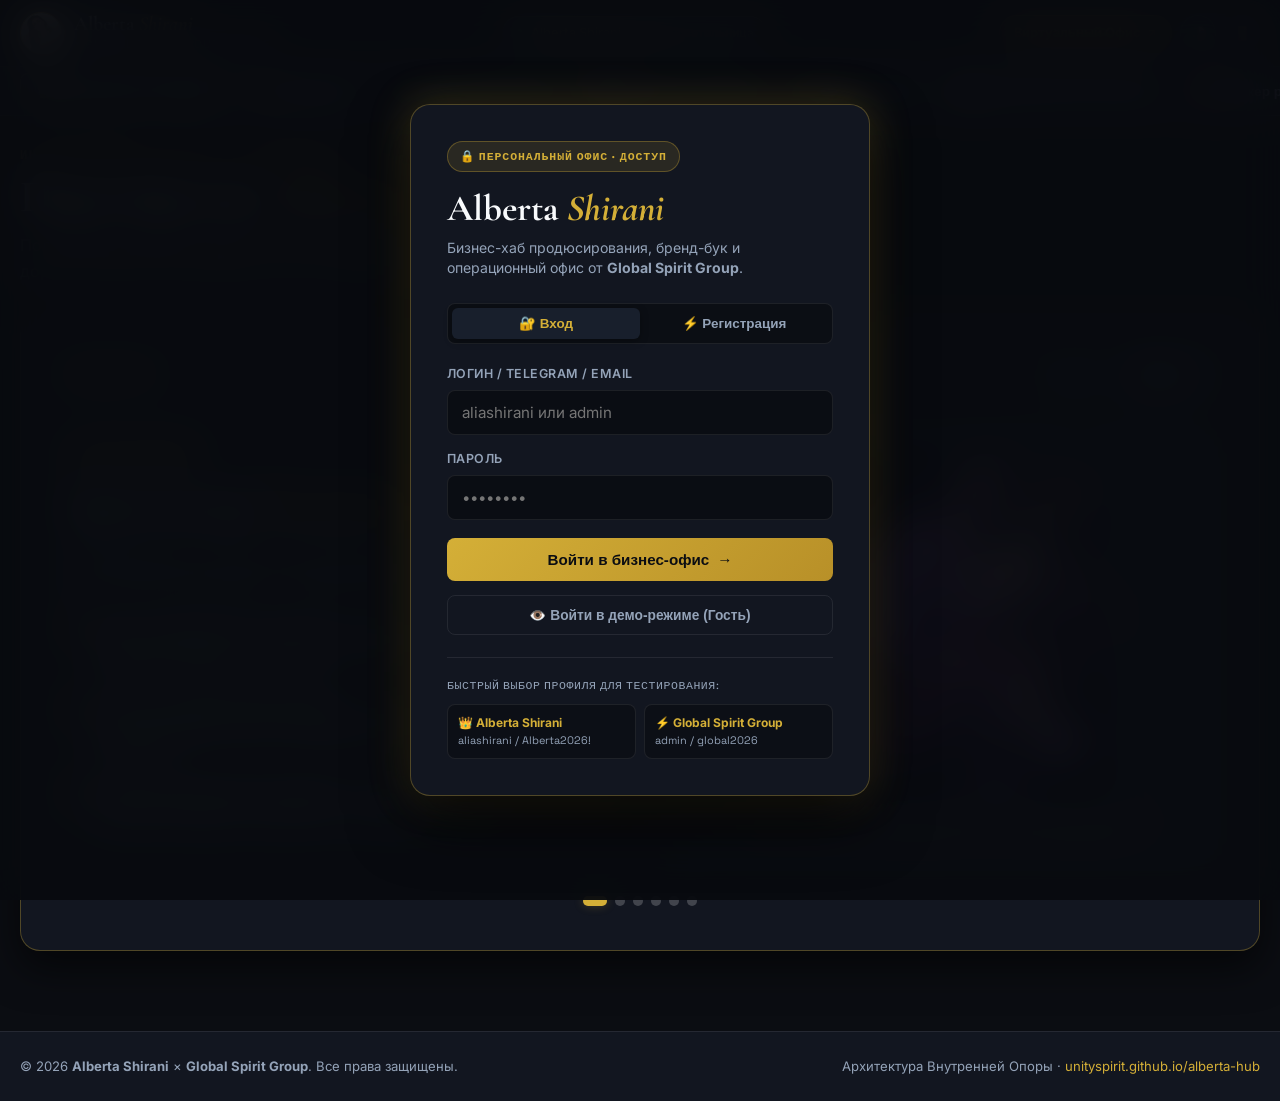
==== index.html @ 6d37d831 "feat: initial release of Alberta Shirani personal business hub and brand book" ====
<!DOCTYPE html>
<html lang="ru">
<head>
  <meta charset="UTF-8">
  <meta name="viewport" content="width=device-width, initial-scale=1.0, maximum-scale=5.0, viewport-fit=cover">
  <meta name="theme-color" content="#0B0D12">
  <title>Alberta Shirani × Global Spirit Group | Персональный Бизнес-Хаб & Бренд-Бук</title>
  <meta name="description" content="Официальный персональный бизнес-офис и бренд-бук Alberta Shirani: Архитектура Внутренней Опоры, Kinfolk & Solid Aesthetic, воронки продаж, канбан задач и продюсирование от Global Spirit Group.">

  <!-- GOOGLE FONTS (Cormorant Garamond + Inter + Space Grotesk) -->
  <link rel="preconnect" href="https://fonts.googleapis.com">
  <link rel="preconnect" href="https://fonts.gstatic.com" crossorigin>
  <link href="https://fonts.googleapis.com/css2?family=Cormorant+Garamond:ital,wght@0,400;0,600;0,700;1,400;1,600;1,700&family=Inter:wght@300;400;500;600;700;800&family=Space+Grotesk:wght@400;600;700&display=swap" rel="stylesheet">

  <link rel="icon" type="image/svg+xml" href="images/favicon.svg">
  <link rel="stylesheet" href="styles.css">
</head>
<body>

  <!-- =========================================================================
       1. AUTH GATE OVERLAY (АВТОРИЗАЦИЯ ОФИСА)
       ========================================================================= -->
  <div id="authGateOverlay" class="auth-gate-overlay">
    <div class="auth-gate-card">
      <div class="auth-brand-badge">
        <span>🔒 ПЕРСОНАЛЬНЫЙ ОФИС · ДОСТУП</span>
      </div>

      <h2 class="auth-title">
        Alberta <span>Shirani</span>
      </h2>
      <p class="auth-subtitle">
        Бизнес-хаб продюсирования, бренд-бук и операционный офис от <b>Global Spirit Group</b>.
      </p>

      <div class="auth-tabs">
        <button class="auth-tab-btn active" id="authTabBtnLogin" onclick="HUB.switchAuthGateTab('login')">🔐 Вход</button>
        <button class="auth-tab-btn" id="authTabBtnReg" onclick="HUB.switchAuthGateTab('reg')">⚡ Регистрация</button>
      </div>

      <div id="authAlert" class="auth-alert"></div>

      <!-- ВХОД -->
      <form id="authPanelLogin" class="auth-form" onsubmit="HUB.submitLogin(event)">
        <div class="auth-input-group">
          <label class="auth-label">Логин / Telegram / Email</label>
          <input type="text" id="authLoginInput" class="auth-input" placeholder="aliashirani или admin" autocomplete="username">
        </div>

        <div class="auth-input-group">
          <label class="auth-label">Пароль</label>
          <input type="password" id="authPassInput" class="auth-input" placeholder="••••••••" autocomplete="current-password">
        </div>

        <button type="submit" class="auth-btn-primary">
          <span>Войти в бизнес-офис</span>
          <span>→</span>
        </button>

        <button type="button" class="auth-btn-guest" onclick="HUB.loginAsGuest()">
          <span>👁️ Войти в демо-режиме (Гость)</span>
        </button>
      </form>

      <!-- БЫСТРАЯ РЕГИСТРАЦИЯ -->
      <form id="authPanelReg" class="auth-form" style="display: none;" onsubmit="HUB.submitRegister(event)">
        <div class="auth-input-group">
          <label class="auth-label">Ваше имя</label>
          <input type="text" id="regNameInput" class="auth-input" placeholder="Alberta Shirani">
        </div>

        <div class="auth-input-group">
          <label class="auth-label">Желаемый логин</label>
          <input type="text" id="regLoginInput" class="auth-input" placeholder="aliashirani">
        </div>

        <div class="auth-input-group">
          <label class="auth-label">Придумайте пароль</label>
          <input type="password" id="regPassInput" class="auth-input" placeholder="••••••••">
        </div>

        <button type="submit" class="auth-btn-primary">
          <span>Создать профиль</span>
          <span>✓</span>
        </button>
      </form>

      <!-- БЫСТРЫЕ ПОДСКАЗКИ ДЛЯ ВХОДА В 1 КЛИК -->
      <div class="auth-presets">
        <div class="auth-presets-title">Быстрый выбор профиля для тестирования:</div>
        <div class="auth-preset-chips">
          <div class="auth-chip" onclick="HUB.fillPreset('aliashirani', 'Alberta2026!')">
            <span class="auth-chip-role">👑 Alberta Shirani</span>
            <span class="auth-chip-creds">aliashirani / Alberta2026!</span>
          </div>
          <div class="auth-chip" onclick="HUB.fillPreset('admin', 'global2026')">
            <span class="auth-chip-role">⚡ Global Spirit Group</span>
            <span class="auth-chip-creds">admin / global2026</span>
          </div>
        </div>
      </div>
    </div>
  </div>

  <!-- =========================================================================
       2. HUB HEADER & BRANDING
       ========================================================================= -->
  <header class="hub-header">
    <div class="header-inner">
      <a href="#partnership" class="header-brand" onclick="HUB.switchTab('partnership')">
        <img src="images/alberta-avatar.jpg" alt="Alberta Shirani" class="brand-avatar" onerror="this.src='images/logo.png'">
        <div class="brand-names">
          <div class="brand-title">Alberta <span>Shirani</span></div>
          <div class="brand-collab">× Global Spirit Group · Office</div>
        </div>
      </a>

      <div class="header-user-status">
        <div class="user-badge">
          <div class="user-badge-dot"></div>
          <span id="headerUserName">Alberta Shirani</span>
          <span style="opacity: 0.6; font-size: 0.75rem;" id="headerUserRole">· 👑 Основательница</span>
        </div>
      </div>

      <div class="header-actions">
        <a href="https://unityspirit.github.io/remote-agents-control/" target="_blank" class="btn-office-link" title="Открыть Виртуальный Офис Global Spirit Group">
          <span>Виртуальный Офис</span>
          <span>↗</span>
        </a>
        <button class="btn-icon" onclick="HUB.toggleTheme()" title="Переключить тему">🌓</button>
        <button class="btn-icon" onclick="HUB.logout()" title="Выйти из хаба">🚪</button>
      </div>
    </div>
  </header>

  <!-- =========================================================================
       3. SUB-NAV TABS BAR
       ========================================================================= -->
  <nav class="hub-nav-bar">
    <div class="nav-tabs-container">
      <button class="nav-tab-btn active" id="nav-btn-partnership" onclick="HUB.switchTab('partnership')">
        <span>👑</span> <span>Партнёрство & Оффер</span>
      </button>
      <button class="nav-tab-btn" id="nav-btn-brandbook" onclick="HUB.switchTab('brandbook')">
        <span>🎨</span> <span>Бренд-Бук</span>
      </button>
      <button class="nav-tab-btn" id="nav-btn-strategy" onclick="HUB.switchTab('strategy')">
        <span>🚀</span> <span>План & Роадмап 12М</span>
      </button>
      <button class="nav-tab-btn" id="nav-btn-funnels" onclick="HUB.switchTab('funnels')">
        <span>📊</span> <span>Продукты & Воронки</span>
      </button>
      <button class="nav-tab-btn" id="nav-btn-kanban" onclick="HUB.switchTab('kanban')">
        <span>📋</span> <span>Канбан задач</span>
      </button>
      <button class="nav-tab-btn" id="nav-btn-notes" onclick="HUB.switchTab('notes')">
        <span>📝</span> <span>Сценарии VEO & Блокнот</span>
      </button>
      <button class="nav-tab-btn" id="nav-btn-releases" onclick="HUB.switchTab('releases')">
        <span>🎯</span> <span>Трекер релизов</span>
      </button>
      <button class="nav-tab-btn" id="nav-btn-assets" onclick="HUB.switchTab('assets')">
        <span>📁</span> <span>Ассеты & Ссылки</span>
      </button>
    </div>
  </nav>

  <!-- =========================================================================
       4. MAIN CONTAINER & PANELS
       ========================================================================= -->
  <main class="hub-main">

    <!-- ─────────────────────────────────────────────────────────────────
         TAB 1: ПАРТНЁРСТВО & ОФФЕР (PITCH DECK)
         ───────────────────────────────────────────────────────────────── -->
    <section id="tab-partnership" class="tab-panel active">
      <div class="panel-header">
        <div class="panel-kicker">Интерактивный Pitch Deck · Сотрудничество</div>
        <h1 class="panel-title">Партнёрство <span>Alberta Shirani × Global Spirit</span></h1>
        <p class="panel-desc">
          Полная презентация совместной стратегии, разделения зон ответственности, бизнес-модели и дорожной карты монетизации личного бренда эксперта.
        </p>
      </div>

      <div class="deck-wrapper">
        <div class="deck-nav-header">
          <div class="deck-counter" id="deckSlideCounter">Слайд 01 / 06</div>
          <div class="deck-controls">
            <button class="deck-btn" id="deckBtnPrev" onclick="HUB.prevSlide()" disabled>← Назад</button>
            <button class="deck-btn" id="deckBtnNext" onclick="HUB.nextSlide()">Далее →</button>
          </div>
        </div>

        <!-- SLIDE 1 -->
        <div class="deck-slide active" data-slide="0">
          <div class="slide-grid-2">
            <div>
              <span class="slide-badge">Слайд 1 · Концепция</span>
              <h2 class="slide-h2">Архитектор <span>Внутренней Опоры</span></h2>
              <p class="slide-lead">
                Трансформация психологической практики в элитарную премиальную экосистему для фаундеров, предпринимателей и сильных женщин.
              </p>
              <ul class="slide-points">
                <li class="slide-point">
                  <span class="slide-point-icon">◆</span>
                  <span><b>Отказ от банальных чек-листов:</b> Никаких заезженных тем вроде «5 признаков абьюза» и токсичного позитива. Только глубокая работа с несущей конструкцией личности.</span>
                </li>
                <li class="slide-point">
                  <span class="slide-point-icon">◆</span>
                  <span><b>Эстетика Kinfolk & Solid Aesthetic:</b> Спокойная уверенность, кинематографичный свет, благородные оттенки без кричащих заголовков.</span>
                </li>
                <li class="slide-point">
                  <span class="slide-point-icon">◆</span>
                  <span><b>Автоматизированный конвейер:</b> Превращение разовых консультаций в стабильную модель с высоким LTV и клубом по подписке.</span>
                </li>
              </ul>
            </div>
            <div class="slide-card-visual" style="text-align: center;">
              <img src="images/mind_concept.png" alt="Архитектура Опоры" style="width: 100%; max-height: 340px; object-fit: contain; border-radius: var(--radius-sm);" onerror="this.src='images/hero_bg.png'">
              <div style="margin-top: 14px; font-size: 0.82rem; color: var(--gold); font-family: var(--font-mono);">Ментальная опора как фундамент бизнес-масштабирования</div>
            </div>
          </div>
        </div>

        <!-- SLIDE 2 -->
        <div class="deck-slide" data-slide="1">
          <div class="slide-grid-2">
            <div>
              <span class="slide-badge">Слайд 2 · Почему мы делаем под ключ</span>
              <h2 class="slide-h2">Партнёрство <span>на Результате (RevShare)</span></h2>
              <p class="slide-lead">
                Global Spirit Group полностью закрывает разработку, генерацию кинематографичного видео, автоворонку и маркетинг без предоплаты.
              </p>
              <ul class="slide-points">
                <li class="slide-point">
                  <span class="slide-point-icon">✓</span>
                  <span><b>Рекламный кейс мирового уровня:</b> Мы упаковываем проект Alberta Shirani как флагманский бенчмарк премиального веб-дизайна и кинематографичных воронок.</span>
                </li>
                <li class="slide-point">
                  <span class="slide-point-icon">✓</span>
                  <span><b>Разделение прибыли:</b> Вы получаете готовую IT-инфраструктуру и львиную долю выручки (60%), команда получает свой процент от масштабирования.</span>
                </li>
                <li class="slide-point">
                  <span class="slide-point-icon">✓</span>
                  <span><b>Ноль головной боли с техникой:</b> Никаких наймов фрилансеров, срывов дедлайнов и сломанных интеграций — всё работает в едином контуре Офиса.</span>
                </li>
              </ul>
            </div>
            <div class="slide-card-visual">
              <div class="card-kicker">Финансовая модель синергии</div>
              <div style="font-family: var(--font-serif); font-size: 1.8rem; color: var(--white); margin: 10px 0;">60% Эксперт · 40% Продюсирование</div>
              <p class="card-text">
                Мы берем на себя серверы, домены, нейросети VEO 3.1, код, верстку, копирайтинг и воронки в Telegram. Альберта концентрируется исключительно на экспертизе и контакте с аудиторией.
              </p>
            </div>
          </div>
        </div>

        <!-- SLIDE 3 -->
        <div class="deck-slide" data-slide="2">
          <span class="slide-badge">Слайд 3 · Роли и Границы</span>
          <h2 class="slide-h2">Матрица <span>Разделения Ответственности</span></h2>
          <div style="display: grid; grid-template-columns: 1fr 1fr; gap: 20px; margin-top: 20px;">
            <div style="background: var(--bg-card); border: 1px solid var(--border); border-radius: var(--radius); padding: 20px;">
              <div style="color: var(--gold); font-weight: 700; margin-bottom: 12px; font-size: 1.05rem;">👑 Зона ответственности Альберты:</div>
              <ul style="list-style: none; display: flex; flex-direction: column; gap: 8px; font-size: 0.88rem; color: #CBD5E1;">
                <li>• Финальное утверждение смыслов, тем и авторской подачи</li>
                <li>• Запись голосовых аудио-уроков для трипваера (5 аудио по 10 мин)</li>
                <li>• Проведение эфиров для участников закрытого клуба 1 раз в неделю</li>
                <li>• Личные 20-минутные диагностики для премиальных клиентов</li>
                <li>• Экспертный надзор за стилем и этикой взаимодействия</li>
              </ul>
            </div>
            <div style="background: var(--bg-card); border: 1px solid var(--border-card); border-radius: var(--radius); padding: 20px;">
              <div style="color: #38BDF8; font-weight: 700; margin-bottom: 12px; font-size: 1.05rem;">⚡ Зона ответственности Global Spirit:</div>
              <ul style="list-style: none; display: flex; flex-direction: column; gap: 8px; font-size: 0.88rem; color: #CBD5E1;">
                <li>• Разработка и поддержка сайта alberta-club-site и трипваера</li>
                <li>• Генерация B-roll видео в Google VEO 3.1 по фреймворку C.A.S.T.</li>
                <li>• Настройка Telegram-бота для квиза и лид-магнита</li>
                <li>• Интеграция платёжных шлюзов (Prodamus / ЮKassa / СБП)</li>
                <li>• Ведение канбан-доски и технический консьерж 24/7</li>
              </ul>
            </div>
          </div>
        </div>

        <!-- SLIDE 4 -->
        <div class="deck-slide" data-slide="3">
          <span class="slide-badge">Слайд 4 · Воронка</span>
          <h2 class="slide-h2">4 Уровня <span>Продуктовой Монетизации</span></h2>
          <div style="display: grid; grid-template-columns: repeat(auto-fit, minmax(220px, 1fr)); gap: 16px; margin-top: 20px;">
            <div class="bento-card">
              <div class="card-kicker">Уровень 1 · 0 ₽</div>
              <div class="card-title">Лид-Магнит</div>
              <div class="card-text">Квиз-тест «Аудит утечек внутренней опоры» в Telegram + чек-лист токсичных активов.</div>
            </div>
            <div class="bento-card" style="border-color: var(--gold);">
              <div class="card-kicker">Уровень 2 · 490 ₽</div>
              <div class="card-title">Точка сборки</div>
              <div class="card-text">5-дневный аудио-интенсив по 10 минут с моментальной автоматической выдачей.</div>
            </div>
            <div class="bento-card">
              <div class="card-kicker">Уровень 3 · $50/мес</div>
              <div class="card-title">Закрытый Клуб</div>
              <div class="card-text">Ежемесячная подписка (4 900 ₽): закрытое комьюнити, еженедельные разборы и эфиры.</div>
            </div>
            <div class="bento-card">
              <div class="card-kicker">Уровень 4 · 50k–150k ₽</div>
              <div class="card-title">VIP-Архитектура</div>
              <div class="card-text">Личное наставничество Альберты для собственников бизнеса и лидеров.</div>
            </div>
          </div>
        </div>

        <!-- SLIDE 5 -->
        <div class="deck-slide" data-slide="4">
          <span class="slide-badge">Слайд 5 · Технологии</span>
          <h2 class="slide-h2">Кинематографичный <span>AI-Стек Экосистемы</span></h2>
          <div class="bento-grid" style="margin-top: 20px;">
            <div class="bento-card col-4">
              <div class="card-kicker">Visual Engine</div>
              <div class="card-title">Google VEO 3.1</div>
              <div class="card-text">Пакет кинематографичных промптов по фреймворку C.A.S.T. (Camera, Action, Subject, Tone) для гипер-реалистичного вирального контента.</div>
            </div>
            <div class="bento-card col-4">
              <div class="card-kicker">Frontend Tech</div>
              <div class="card-title">Canvas 2D / 900 WebP</div>
              <div class="card-text">Плавный скролл с нарезкой кадров студийного качества, моментальная загрузка без тормозов даже на медленном мобильном интернете.</div>
            </div>
            <div class="bento-card col-4">
              <div class="card-kicker">Conversion Agents</div>
              <div class="card-title">RuFlow ИИ-Агенты</div>
              <div class="card-text">Автоматический консьерж ClubConcierge, квалификатор входящего трафика InstagramDM_Agent и агент удержания LTV Retention_Agent.</div>
            </div>
          </div>
        </div>

        <!-- SLIDE 6 -->
        <div class="deck-slide" data-slide="5">
          <span class="slide-badge">Слайд 6 · Дорожная Карта</span>
          <h2 class="slide-h2">План Первого Спринта <span>(30 Дней)</span></h2>
          <p class="slide-lead">Четкая последовательность действий для запуска потока оплат и резидентов:</p>
          <div style="display: flex; flex-direction: column; gap: 12px; margin-top: 16px;">
            <div style="display: flex; gap: 14px; align-items: center; background: var(--bg-card); padding: 14px 18px; border-radius: var(--radius-sm); border: 1px solid var(--border-card);">
              <span style="font-family: var(--font-mono); font-size: 1.1rem; color: var(--gold); font-weight: 700;">НЕДЕЛЯ 1</span>
              <span style="font-size: 0.92rem; color: #E2E8F0;">Финальная сборка трипваера 490 ₽, подключение Prodamus/ЮKassa, настройка Telegram-бота.</span>
            </div>
            <div style="display: flex; gap: 14px; align-items: center; background: var(--bg-card); padding: 14px 18px; border-radius: var(--radius-sm); border: 1px solid var(--border-card);">
              <span style="font-family: var(--font-mono); font-size: 1.1rem; color: var(--gold); font-weight: 700;">НЕДЕЛЯ 2</span>
              <span style="font-size: 0.92rem; color: #E2E8F0;">Публикация первой серии из 7 Reels по промптам VEO 3.1 с кодовыми словами в директ и бот.</span>
            </div>
            <div style="display: flex; gap: 14px; align-items: center; background: var(--bg-card); padding: 14px 18px; border-radius: var(--radius-sm); border: 1px solid var(--border-card);">
              <span style="font-family: var(--font-mono); font-size: 1.1rem; color: var(--gold); font-weight: 700;">НЕДЕЛЯ 3</span>
              <span style="font-size: 0.92rem; color: #E2E8F0;">Первые 100 продаж трипваера 490 ₽ + проведение 10 экспресс-диагностик с закрытием на 50k.</span>
            </div>
            <div style="display: flex; gap: 14px; align-items: center; background: var(--bg-card); padding: 14px 18px; border-radius: var(--radius-sm); border: 1px solid var(--border-card);">
              <span style="font-family: var(--font-mono); font-size: 1.1rem; color: var(--gold); font-weight: 700;">НЕДЕЛЯ 4</span>
              <span style="font-size: 0.92rem; color: #E2E8F0;">Открытие раннего списка ожидания Клуба «Искусство Выбирать Себя» ($50/мес).</span>
            </div>
          </div>
        </div>

        <div class="slide-dots">
          <div class="slide-dot active" onclick="HUB.goToSlide(0)"></div>
          <div class="slide-dot" onclick="HUB.goToSlide(1)"></div>
          <div class="slide-dot" onclick="HUB.goToSlide(2)"></div>
          <div class="slide-dot" onclick="HUB.goToSlide(3)"></div>
          <div class="slide-dot" onclick="HUB.goToSlide(4)"></div>
          <div class="slide-dot" onclick="HUB.goToSlide(5)"></div>
        </div>
      </div>
    </section>

    <!-- ─────────────────────────────────────────────────────────────────
         TAB 2: ОФИЦИАЛЬНЫЙ БРЕНД-БУК
         ───────────────────────────────────────────────────────────────── -->
    <section id="tab-brandbook" class="tab-panel">
      <div class="panel-header">
        <div class="panel-kicker">Стандарты Айдентики · Kinfolk & Solid Aesthetic</div>
        <h1 class="panel-title">Официальный <span>Бренд-Бук Alberta Shirani</span></h1>
        <p class="panel-desc">
          Миссия, ценности, цветовой код, типографика, правила Tone of Voice и видеостандарты персонального бренда.
        </p>
      </div>

      <!-- Bento Cards: Philosophy & Archetypes -->
      <div class="bento-grid">
        <div class="bento-card col-8">
          <div class="card-kicker">Миссия & Позиционирование</div>
          <div class="card-title">Архитектор Внутренней Опоры. Искусство Выбирать Себя.</div>
          <p class="card-text">
            Мы рассматриваем психику лидера как несущую конструкцию его бизнеса и жизни. Если внутренний каркас нестабилен, проект рушится под весом масштабирования. Наша задача — демонтировать ментальный хаос, убрать паразитарное эмоциональное обслуживание и выстроить непоколебимый монолит.
          </p>
        </div>
        <div class="bento-card col-4">
          <div class="card-kicker">Архетипы Бренда</div>
          <div class="card-title">Эстет + Мудрец / Архитектор</div>
          <p class="card-text">
            Слияние утонченной тихой роскоши (Quiet Luxury) с глубокой практической мудростью, научным подходом и структурным мышлением.
          </p>
        </div>
      </div>

      <!-- Color Palette with Copyable Hex -->
      <div style="margin: 32px 0;">
        <h3 style="font-family: var(--font-serif); font-size: 1.6rem; color: var(--white); margin-bottom: 6px;">
          Фирменная Цветовая Палитра <span>(Нажмите на карточку, чтобы скопировать HEX)</span>
        </h3>
        <p style="font-size: 0.88rem; color: var(--text-dim); margin-bottom: 16px;">
          Приглушенные натуральные оттенки, создающие атмосферу доверия, приватности и премиальности.
        </p>

        <div class="palette-grid">
          <div class="swatch-card" onclick="HUB.copyColor('#0B0D12')">
            <div class="swatch-color" style="background: #0B0D12; border-bottom: 1px solid rgba(255,255,255,0.1);"></div>
            <div class="swatch-info">
              <div class="swatch-name">Obsidian Carbon</div>
              <div class="swatch-hex"><span>#0B0D12</span> <span class="swatch-copy-hint">копировать</span></div>
            </div>
          </div>

          <div class="swatch-card" onclick="HUB.copyColor('#D4AF37')">
            <div class="swatch-color" style="background: #D4AF37;"></div>
            <div class="swatch-info">
              <div class="swatch-name">Champagne Gold</div>
              <div class="swatch-hex"><span>#D4AF37</span> <span class="swatch-copy-hint">копировать</span></div>
            </div>
          </div>

          <div class="swatch-card" onclick="HUB.copyColor('#F5F2EB')">
            <div class="swatch-color" style="background: #F5F2EB;"></div>
            <div class="swatch-info">
              <div class="swatch-name" style="color: #0B0D12;">Soft Alabaster</div>
              <div class="swatch-hex"><span>#F5F2EB</span> <span class="swatch-copy-hint">копировать</span></div>
            </div>
          </div>

          <div class="swatch-card" onclick="HUB.copyColor('#4E6047')">
            <div class="swatch-color" style="background: #4E6047;"></div>
            <div class="swatch-info">
              <div class="swatch-name">Muted Sage</div>
              <div class="swatch-hex"><span>#4E6047</span> <span class="swatch-copy-hint">копировать</span></div>
            </div>
          </div>

          <div class="swatch-card" onclick="HUB.copyColor('#1F1A17')">
            <div class="swatch-color" style="background: #1F1A17; border-bottom: 1px solid rgba(255,255,255,0.1);"></div>
            <div class="swatch-info">
              <div class="swatch-name">Dark Espresso Bronze</div>
              <div class="swatch-hex"><span>#1F1A17</span> <span class="swatch-copy-hint">копировать</span></div>
            </div>
          </div>
        </div>
      </div>

      <!-- Typography Standards -->
      <div class="bento-grid">
        <div class="bento-card col-6">
          <div class="card-kicker">Типографика Заголовков</div>
          <div class="card-title" style="font-family: var(--font-serif); font-size: 2rem;">Cormorant Garamond</div>
          <p class="card-text">
            Классический премиальный шрифт с засечками. Используется для всех основных заголовков (H1–H3), манифестов, цитат и акцентных фраз. Передает наследие, глубину и статус.
          </p>
        </div>
        <div class="bento-card col-6">
          <div class="card-kicker">Типографика Текста & Цифр</div>
          <div class="card-title" style="font-family: var(--font-sans); font-size: 1.6rem;">Inter & Space Grotesk</div>
          <p class="card-text">
            Идеальная читаемость на мобильных экранах любого разрешения. Чистые линии, высокая скорость сканирования взгляда, четкие бейджи и числовые индикаторы.
          </p>
        </div>
      </div>

      <!-- Tone of Voice (ToV) -->
      <div class="bento-card col-12" style="margin-top: 10px;">
        <div class="card-kicker">Голос Бренда · Tone of Voice</div>
        <div class="card-title">Взрослая Опора. Никакого Шейминга и Токсичного Позитива.</div>
        <div style="display: grid; grid-template-columns: repeat(auto-fit, minmax(260px, 1fr)); gap: 16px; margin-top: 14px;">
          <div style="background: var(--bg-card); padding: 14px; border-radius: var(--radius-sm); border-left: 3px solid var(--gold);">
            <div style="font-weight: 700; color: var(--gold); margin-bottom: 4px;">ЧТО МЫ ДЕЛАЕМ:</div>
            <div style="font-size: 0.85rem; color: #CBD5E1;">Говорим из взрослой позиции на равных. Разрешаем устать, злиться и сбросить маску идеальности. Опираемся на структуру.</div>
          </div>
          <div style="background: var(--bg-card); padding: 14px; border-radius: var(--radius-sm); border-left: 3px solid var(--red);">
            <div style="font-weight: 700; color: var(--red); margin-bottom: 4px;">ЧЕГО МЫ НЕ ДЕЛАЕМ:</div>
            <div style="font-size: 0.85rem; color: #CBD5E1;">Не используем дешевые инфобизнесовые клише («успешный успех», «дыхание маткой»). Не обвиняем человека в жертвенности.</div>
          </div>
          <div style="background: var(--bg-card); padding: 14px; border-radius: var(--radius-sm); border-left: 3px solid var(--green);">
            <div style="font-weight: 700; color: var(--green); margin-bottom: 4px;">КЛЮЧЕВЫЕ МЕТАФОРЫ:</div>
            <div style="font-size: 0.85rem; color: #CBD5E1;">«Энергетическая бухгалтерия», «Несущая конструкция», «Токсичные активы», «Право на темную сторону», «Точка сборки».</div>
          </div>
        </div>
      </div>
    </section>

    <!-- ─────────────────────────────────────────────────────────────────
         TAB 3: ПЛАН & РОАДМАП 12 МЕСЯЦЕВ + КАЛЬКУЛЯТОР ДОХОДА
         ───────────────────────────────────────────────────────────────── -->
    <section id="tab-strategy" class="tab-panel">
      <div class="panel-header">
        <div class="panel-kicker">Финансовая Модель & Стратегия Масштабирования</div>
        <h1 class="panel-title">План Развития <span>на 12 Месяцев</span></h1>
        <p class="panel-desc">
          Поэтапный рост от быстрого трипваера за 490 ₽ до закрытого Membership-клуба с рекуррентным доходом 1.5M+ ₽ в месяц.
        </p>
      </div>

      <!-- Stages Timeline -->
      <div style="display: grid; grid-template-columns: repeat(auto-fit, minmax(260px, 1fr)); gap: 16px; margin-bottom: 30px;">
        <div class="bento-card">
          <span class="slide-badge">Этап 1 · Месяц 1</span>
          <div class="card-title">Быстрый Старт & Трипваер</div>
          <p class="card-text">
            Запуск трипваера «Точка сборки» за 490 ₽ + серия виральных Reels. Сбор первых 200+ клиентов в базу, проверка конверсий платежей. Выручка: 150k–250k ₽.
          </p>
        </div>

        <div class="bento-card">
          <span class="slide-badge">Этап 2 · Месяцы 2–3</span>
          <div class="card-title">Мастер-Группа Архитектуры</div>
          <p class="card-text">
            Заполнение личного ведения и малой группы (50 000 ₽ / 10 человек). Глубокие кейсы, твердые отзывы и упаковка ядра клуба. Выручка: 400k–500k ₽/мес.
          </p>
        </div>

        <div class="bento-card" style="border-color: var(--gold);">
          <span class="slide-badge" style="background: var(--gold); color: #0B0D12;">Этап 3 · Месяцы 4–6</span>
          <div class="card-title">Запуск Закрытого Клуба</div>
          <p class="card-text">
            Официальное открытие Клуба «Искусство Выбирать Себя» по подписке $50 (4 900 ₽/мес). Набор 150–250 участниц. Стабильная рекуррентная прибыль: 700k–1.2M ₽/мес.
          </p>
        </div>

        <div class="bento-card">
          <span class="slide-badge">Этап 4 · Месяцы 7–12</span>
          <div class="card-title">Масштаб & AI-Консьерж</div>
          <p class="card-text">
            Подключение персонального цифрового ИИ-двойника Альберты для круглосуточных ответов резидентам клуба + корпоративный B2B консалтинг. Оборот: 2.5M+ ₽/мес.
          </p>
        </div>
      </div>

      <!-- Interactive Calculator -->
      <div class="calc-wrapper">
        <div class="calc-inputs">
          <h3 style="font-family: var(--font-serif); font-size: 1.6rem; color: var(--white); margin-bottom: 6px;">
            Интерактивный <span>Калькулятор Дохода</span>
          </h3>
          <p style="font-size: 0.85rem; color: var(--text-dim); margin-bottom: 14px;">
            Двигайте ползунки параметров, чтобы увидеть прогноз ежемесячной выручки и распределения прибыли:
          </p>

          <div class="calc-group">
            <div class="calc-label-row">
              <span class="calc-label">Охват Reels / Трафик в месяц:</span>
              <span class="calc-val" id="calcValReach">15 000 чел</span>
            </div>
            <input type="range" class="calc-range" id="calcRangeReach" min="3000" max="100000" step="1000" value="15000" oninput="HUB.updateCalculator()">
          </div>

          <div class="calc-group">
            <div class="calc-label-row">
              <span class="calc-label">Продажи трипваера (490 ₽):</span>
              <span class="calc-val" id="calcValTripwire">200 прод.</span>
            </div>
            <input type="range" class="calc-range" id="calcRangeTripwire" min="20" max="1500" step="10" value="200" oninput="HUB.updateCalculator()">
          </div>

          <div class="calc-group">
            <div class="calc-label-row">
              <span class="calc-label">Участницы закрытого клуба (4 900 ₽/мес):</span>
              <span class="calc-val" id="calcValClub">120 уч.</span>
            </div>
            <input type="range" class="calc-range" id="calcRangeClub" min="10" max="600" step="5" value="120" oninput="HUB.updateCalculator()">
          </div>

          <div class="calc-group">
            <div class="calc-label-row">
              <span class="calc-label">Клиенты личного VIP-ведения (50 000 ₽):</span>
              <span class="calc-val" id="calcValVip">6 чел</span>
            </div>
            <input type="range" class="calc-range" id="calcRangeVip" min="0" max="25" step="1" value="6" oninput="HUB.updateCalculator()">
          </div>
        </div>

        <div class="calc-results">
          <div class="calc-metric">
            <div class="calc-metric-label">Общая выручка в месяц:</div>
            <div class="calc-metric-val large" id="calcTotalRevenue">986 000 ₽</div>
          </div>

          <div class="calc-metric">
            <div class="calc-metric-label">Доля эксперта Альберты (60%):</div>
            <div class="calc-metric-val" id="calcExpertShare" style="color: #6EE7B7;">591 600 ₽</div>
          </div>

          <div class="calc-metric">
            <div class="calc-metric-label">Доля Global Spirit Group (40%):</div>
            <div class="calc-metric-val" id="calcPartnerShare" style="color: #38BDF8;">394 400 ₽</div>
          </div>

          <div class="calc-metric" style="border: none;">
            <div class="calc-metric-label">Прогноз совокупного LTV за 12 месяцев:</div>
            <div class="calc-metric-val" id="calcAnnualLtv" style="font-size: 1.4rem;">6 480 000 ₽</div>
          </div>
        </div>
      </div>
    </section>

    <!-- ─────────────────────────────────────────────────────────────────
         TAB 4: ПРОДУКТЫ & ВОРОНКИ
         ───────────────────────────────────────────────────────────────── -->
    <section id="tab-funnels" class="tab-panel">
      <div class="panel-header">
        <div class="panel-kicker">Архитектура Продаж · Customer Journey</div>
        <h1 class="panel-title">Продуктовая Матрица <span>& Воронки</span></h1>
        <p class="panel-desc">
          Бесшовный переход холодного зрителя соцсетей в платящего клиента и долгосрочного резидента закрытого клуба.
        </p>
      </div>

      <div class="bento-grid">
        <div class="bento-card col-3">
          <div class="card-kicker">Уровень 1 · 0 ₽</div>
          <div class="card-title">Лид-Магнит</div>
          <p class="card-text">
            Квиз в Telegram-боте: «Тест на скрытые утечки внутренней опоры» + авторский PDF-гайд «Энергетическая бухгалтерия лидера».
          </p>
          <div style="margin-top: 14px; font-size: 0.78rem; color: var(--gold); font-family: var(--font-mono);">Конверсия: 35–45%</div>
        </div>

        <div class="bento-card col-3" style="border-color: var(--gold);">
          <div class="card-kicker">Уровень 2 · 490 ₽</div>
          <div class="card-title">Точка сборки</div>
          <p class="card-text">
            5 дней аудио-интенсива по 10 минут. Ломает барьер первой покупки, формирует глубокое доверие к голосу и подаче Альберты.
          </p>
          <div style="margin-top: 14px; font-size: 0.78rem; color: var(--gold); font-family: var(--font-mono);">Окупаемость трафика в 0+</div>
        </div>

        <div class="bento-card col-3">
          <div class="card-kicker">Уровень 3 · $50/мес</div>
          <div class="card-title">Закрытый Клуб</div>
          <p class="card-text">
            Членство в закрытом клубе «Искусство Выбирать Себя» (4 900 ₽/мес). Регулярные эфиры, закрытый чат единомышленниц, разборы ситуаций.
          </p>
          <div style="margin-top: 14px; font-size: 0.78rem; color: var(--gold); font-family: var(--font-mono);">LTV: 6–9 месяцев</div>
        </div>

        <div class="bento-card col-3">
          <div class="card-kicker">Уровень 4 · 50k–150k ₽</div>
          <div class="card-title">VIP Архитектура</div>
          <p class="card-text">
            Персональное наставничество Альберты. Глубокий аудит окружения, демонтаж психологических барьеров и сопровождение фаундеров.
          </p>
          <div style="margin-top: 14px; font-size: 0.78rem; color: var(--gold); font-family: var(--font-mono);">High-Ticket маржинальность</div>
        </div>
      </div>
    </section>

    <!-- ─────────────────────────────────────────────────────────────────
         TAB 5: КАНБАН ЗАДАЧ
         ───────────────────────────────────────────────────────────────── -->
    <section id="tab-kanban" class="tab-panel">
      <div class="panel-header">
        <div class="panel-kicker">Операционное Управление · Задачи Офиса</div>
        <h1 class="panel-title">Канбан Задач <span>Alberta × Global Spirit</span></h1>
        <p class="panel-desc">
          Текущий статус задач проекта, синхронизированный с Виртуальным Офисом и карточками `_office/TASKS.md`.
        </p>
      </div>

      <div class="kanban-toolbar">
        <div class="kanban-filters">
          <button class="kanban-filter-btn active" onclick="HUB.filterKanban('all', this)">Все задачи</button>
          <button class="kanban-filter-btn" onclick="HUB.filterKanban('alberta', this)">👤 Альберта</button>
          <button class="kanban-filter-btn" onclick="HUB.filterKanban('gsg', this)">⚡ Global Spirit</button>
        </div>
        <button class="auth-btn-primary" style="width: auto; padding: 8px 18px; margin: 0; font-size: 0.85rem;" onclick="HUB.addNewTask()">
          <span>+ Новая задача</span>
        </button>
      </div>

      <div class="kanban-board">
        <!-- Col 1 -->
        <div class="kanban-col">
          <div class="kanban-col-header">
            <div class="kanban-col-title">
              <span>⏳ В очереди (To Do)</span>
              <span class="kanban-badge-count" id="countTodo">0</span>
            </div>
          </div>
          <div id="kanbanColTodo" style="display:flex; flex-direction:column; gap:10px;"></div>
        </div>

        <!-- Col 2 -->
        <div class="kanban-col">
          <div class="kanban-col-header">
            <div class="kanban-col-title">
              <span>🛠 В работе (In Progress)</span>
              <span class="kanban-badge-count" id="countProg">0</span>
            </div>
          </div>
          <div id="kanbanColProg" style="display:flex; flex-direction:column; gap:10px;"></div>
        </div>

        <!-- Col 3 -->
        <div class="kanban-col">
          <div class="kanban-col-header">
            <div class="kanban-col-title">
              <span>✅ Выполнено (Done)</span>
              <span class="kanban-badge-count" id="countDone">0</span>
            </div>
          </div>
          <div id="kanbanColDone" style="display:flex; flex-direction:column; gap:10px;"></div>
        </div>
      </div>
    </section>

    <!-- ─────────────────────────────────────────────────────────────────
         TAB 6: СЦЕНАРИИ VEO & БЛОКНОТ
         ───────────────────────────────────────────────────────────────── -->
    <section id="tab-notes" class="tab-panel">
      <div class="panel-header">
        <div class="panel-kicker">Контент-Фабрика · Google VEO 3.1 & Скрипты</div>
        <h1 class="panel-title">Сценарии Reels <span>& Промпты VEO 3.1</span></h1>
        <p class="panel-desc">
          Готовая база из 7 сценариев по фреймворку C.A.S.T. (Camera, Action, Subject, Tone) и чеклисты экспресс-диагностики.
        </p>
      </div>

      <div class="notes-grid" id="notesGrid"></div>
    </section>

    <!-- ─────────────────────────────────────────────────────────────────
         TAB 7: ТРЕКЕР РЕЛИЗОВ
         ───────────────────────────────────────────────────────────────── -->
    <section id="tab-releases" class="tab-panel">
      <div class="panel-header">
        <div class="panel-kicker">Контроль Готовности · Спринты</div>
        <h1 class="panel-title">Трекер Релизов <span>Экосистемы</span></h1>
        <p class="panel-desc">
          Динамический прогресс ключевых этапов разработки, настройки трафика и автоматизации воронки.
        </p>
      </div>

      <div id="releasesContainer"></div>
    </section>

    <!-- ─────────────────────────────────────────────────────────────────
         TAB 8: АССЕТЫ & ССЫЛКИ
         ───────────────────────────────────────────────────────────────── -->
    <section id="tab-assets" class="tab-panel">
      <div class="panel-header">
        <div class="panel-kicker">Единая Точка Входа · Ссылки & Исходники</div>
        <h1 class="panel-title">Каталог Ассетов <span>& Ресурсов</span></h1>
        <p class="panel-desc">
          Быстрый доступ ко всем компонентам проекта, репозиториям, сайтам, Telegram и файлам воронки.
        </p>
      </div>

      <div class="assets-grid" id="assetsGrid"></div>
    </section>

  </main>

  <!-- =========================================================================
       5. TOAST NOTIFICATION CONTAINER
       ========================================================================= -->
  <div id="hubToast" class="hub-toast">
    <span>✨</span>
    <span id="hubToastText">Действие выполнено</span>
  </div>

  <!-- =========================================================================
       6. FOOTER
       ========================================================================= -->
  <footer class="hub-footer">
    <div style="max-width: 1400px; margin: 0 auto; display: flex; justify-content: space-between; align-items: center; flex-wrap: wrap; gap: 12px;">
      <div>
        © 2026 <b>Alberta Shirani</b> × <b>Global Spirit Group</b>. Все права защищены.
      </div>
      <div>
        Архитектура Внутренней Опоры · <a href="https://unityspirit.github.io/alberta-hub/" target="_blank">unityspirit.github.io/alberta-hub</a>
      </div>
    </div>
  </footer>

  <script src="app.js"></script>
</body>
</html>
---- styles.css ----
/* ==========================================================================
   ALBERTA SHIRANI × GLOBAL SPIRIT GROUP — PERSONAL BUSINESS HUB & BRAND BOOK
   Kinfolk & Solid Aesthetic Design System (Cormorant Garamond + Inter)
   ========================================================================== */

:root {
  --bg-base: #0B0D12;
  --bg-surface: #121620;
  --bg-card: #181F2C;
  --bg-card-hover: #1F2839;
  
  --gold: #D4AF37;
  --gold-light: #F3E5AB;
  --gold-glow: rgba(212, 175, 55, 0.25);
  
  --sage: #4E6047;
  --sage-light: #7E9576;
  --sage-glow: rgba(78, 96, 71, 0.3);

  --alabaster: #F5F2EB;
  --sand-dim: #D5CEBF;

  --bronze: #1F1A17;
  --steel: #717B8A;
  --green: #10B981;
  --green-bg: rgba(16, 185, 129, 0.15);
  --blue: #38BDF8;
  --blue-bg: rgba(56, 189, 248, 0.15);
  --purple: #A855F7;
  --purple-bg: rgba(168, 85, 247, 0.15);
  --red: #F43F5E;

  --white: #F8FAFC;
  --text-dim: #94A3B8;
  --border: rgba(212, 175, 55, 0.32);
  --border-card: rgba(255, 255, 255, 0.08);
  --border-card-hover: rgba(212, 175, 55, 0.55);

  --radius-sm: 8px;
  --radius: 14px;
  --radius-lg: 20px;
  --shadow: 0 16px 40px rgba(0, 0, 0, 0.6);
  --font-serif: 'Cormorant Garamond', Georgia, serif;
  --font-sans: 'Inter', -apple-system, BlinkMacSystemFont, 'Segoe UI', Roboto, sans-serif;
  --font-mono: 'Space Grotesk', monospace;
}

html.light-theme {
  --bg-base: #F5F2EB;
  --bg-surface: #FFFFFF;
  --bg-card: #ECE6DA;
  --bg-card-hover: #E2DBD0;
  --white: #0F172A;
  --text-dim: #475569;
  --border-card: rgba(15, 23, 42, 0.12);
  --border: rgba(78, 96, 71, 0.4);
  --shadow: 0 14px 34px rgba(0, 0, 0, 0.08);
}

* {
  box-sizing: border-box;
  margin: 0;
  padding: 0;
  -webkit-tap-highlight-color: transparent;
}

html, body {
  background-color: var(--bg-base);
  color: var(--white);
  font-family: var(--font-sans);
  line-height: 1.6;
  min-height: 100vh;
  width: 100%;
  max-width: 100vw;
  overflow-x: hidden;
  display: flex;
  flex-direction: column;
  transition: background-color 0.3s ease, color 0.3s ease;
}

/* ========================================================
   AUTH GATE OVERLAY
   ======================================================== */
.auth-gate-overlay {
  position: fixed;
  inset: 0;
  z-index: 999999;
  background: rgba(8, 10, 15, 0.92);
  backdrop-filter: blur(20px);
  -webkit-backdrop-filter: blur(20px);
  display: flex;
  align-items: center;
  justify-content: center;
  padding: 16px;
  transition: opacity 0.4s ease, visibility 0.4s ease;
}

.auth-gate-overlay.hidden {
  opacity: 0 !important;
  visibility: hidden !important;
  pointer-events: none !important;
}

.auth-gate-card {
  width: 100%;
  max-width: 460px;
  background: var(--bg-surface);
  border: 1px solid var(--border);
  border-radius: var(--radius-lg);
  padding: clamp(24px, 5vw, 36px);
  box-shadow: 0 25px 60px rgba(0, 0, 0, 0.75), 0 0 40px var(--gold-glow);
  position: relative;
  overflow: hidden;
  animation: authSlideUp 0.35s cubic-bezier(0.16, 1, 0.3, 1);
}

@keyframes authSlideUp {
  from { opacity: 0; transform: translateY(20px) scale(0.97); }
  to { opacity: 1; transform: translateY(0) scale(1); }
}

.auth-brand-badge {
  display: inline-flex;
  align-items: center;
  gap: 8px;
  padding: 5px 12px;
  background: rgba(212, 175, 55, 0.12);
  border: 1px solid var(--border);
  border-radius: 999px;
  font-size: 0.72rem;
  font-weight: 700;
  letter-spacing: 0.08em;
  color: var(--gold);
  margin-bottom: 16px;
  text-transform: uppercase;
  font-family: var(--font-mono);
}

.auth-title {
  font-family: var(--font-serif);
  font-size: clamp(1.8rem, 4vw, 2.3rem);
  font-weight: 700;
  line-height: 1.15;
  color: var(--white);
  margin-bottom: 8px;
}

.auth-title span {
  color: var(--gold);
  font-style: italic;
}

.auth-subtitle {
  font-size: 0.88rem;
  color: var(--text-dim);
  line-height: 1.45;
  margin-bottom: 24px;
}

.auth-tabs {
  display: flex;
  background: rgba(0, 0, 0, 0.35);
  border-radius: var(--radius-sm);
  padding: 4px;
  margin-bottom: 20px;
  border: 1px solid var(--border-card);
}

.auth-tab-btn {
  flex: 1;
  padding: 8px 12px;
  border: none;
  background: transparent;
  color: var(--text-dim);
  font-size: 0.84rem;
  font-weight: 600;
  border-radius: 6px;
  cursor: pointer;
  transition: all 0.2s ease;
}

.auth-tab-btn.active {
  background: var(--bg-card);
  color: var(--gold);
  box-shadow: 0 2px 8px rgba(0, 0, 0, 0.3);
}

.auth-alert {
  padding: 10px 14px;
  border-radius: var(--radius-sm);
  font-size: 0.82rem;
  margin-bottom: 16px;
  display: none;
}

.auth-alert.error {
  display: block;
  background: rgba(244, 63, 94, 0.15);
  border: 1px solid rgba(244, 63, 94, 0.4);
  color: #FDA4AF;
}

.auth-alert.success {
  display: block;
  background: rgba(16, 185, 129, 0.15);
  border: 1px solid rgba(16, 185, 129, 0.4);
  color: #6EE7B7;
}

.auth-form {
  display: flex;
  flex-direction: column;
  gap: 14px;
}

.auth-input-group {
  display: flex;
  flex-direction: column;
  gap: 6px;
}

.auth-label {
  font-size: 0.78rem;
  font-weight: 600;
  color: var(--text-dim);
  text-transform: uppercase;
  letter-spacing: 0.04em;
}

.auth-input {
  width: 100%;
  padding: 12px 14px;
  background: rgba(0, 0, 0, 0.4);
  border: 1px solid var(--border-card);
  border-radius: var(--radius-sm);
  color: var(--white);
  font-size: 0.95rem;
  font-family: var(--font-sans);
  transition: border-color 0.2s ease, box-shadow 0.2s ease;
}

.auth-input:focus {
  outline: none;
  border-color: var(--gold);
  box-shadow: 0 0 0 3px var(--gold-glow);
}

.auth-btn-primary {
  width: 100%;
  padding: 13px 20px;
  background: linear-gradient(135deg, var(--gold) 0%, #B89028 100%);
  color: #0B0D12;
  font-weight: 700;
  font-size: 0.95rem;
  border: none;
  border-radius: var(--radius-sm);
  cursor: pointer;
  display: flex;
  align-items: center;
  justify-content: center;
  gap: 8px;
  transition: transform 0.2s ease, box-shadow 0.2s ease;
  margin-top: 4px;
}

.auth-btn-primary:hover {
  transform: translateY(-1px);
  box-shadow: 0 8px 24px var(--gold-glow);
}

.auth-btn-guest {
  width: 100%;
  padding: 11px 18px;
  background: transparent;
  border: 1px solid var(--border-card);
  color: var(--text-dim);
  font-size: 0.86rem;
  font-weight: 600;
  border-radius: var(--radius-sm);
  cursor: pointer;
  transition: all 0.2s ease;
}

.auth-btn-guest:hover {
  border-color: var(--border);
  color: var(--white);
  background: rgba(255, 255, 255, 0.04);
}

.auth-presets {
  margin-top: 22px;
  padding-top: 18px;
  border-top: 1px solid var(--border-card);
}

.auth-presets-title {
  font-size: 0.72rem;
  color: var(--text-dim);
  text-transform: uppercase;
  letter-spacing: 0.05em;
  margin-bottom: 10px;
  font-family: var(--font-mono);
}

.auth-preset-chips {
  display: grid;
  grid-template-columns: 1fr 1fr;
  gap: 8px;
}

.auth-chip {
  padding: 8px 10px;
  background: rgba(0, 0, 0, 0.3);
  border: 1px solid var(--border-card);
  border-radius: var(--radius-sm);
  cursor: pointer;
  transition: all 0.2s ease;
  text-align: left;
}

.auth-chip:hover {
  border-color: var(--gold);
  background: rgba(212, 175, 55, 0.08);
}

.auth-chip-role {
  display: block;
  font-size: 0.75rem;
  font-weight: 700;
  color: var(--gold);
  white-space: nowrap;
  overflow: hidden;
  text-overflow: ellipsis;
}

.auth-chip-creds {
  display: block;
  font-size: 0.68rem;
  color: var(--text-dim);
  font-family: var(--font-mono);
}

/* ========================================================
   MAIN APPLICATION HEADER & NAVBAR
   ======================================================== */
.hub-header {
  position: sticky;
  top: 0;
  z-index: 999;
  background: rgba(11, 13, 18, 0.92);
  backdrop-filter: blur(16px);
  -webkit-backdrop-filter: blur(16px);
  border-bottom: 1px solid var(--border-card);
}

.header-inner {
  max-width: 1400px;
  margin: 0 auto;
  padding: 12px 20px;
  display: flex;
  align-items: center;
  justify-content: space-between;
  gap: 16px;
}

.header-brand {
  display: flex;
  align-items: center;
  gap: 12px;
  text-decoration: none;
  color: inherit;
}

.brand-avatar {
  width: 42px;
  height: 42px;
  border-radius: 50%;
  border: 1.5px solid var(--gold);
  object-fit: cover;
  box-shadow: 0 0 14px var(--gold-glow);
}

.brand-names {
  display: flex;
  flex-direction: column;
}

.brand-title {
  font-family: var(--font-serif);
  font-size: 1.25rem;
  font-weight: 700;
  line-height: 1.1;
  color: var(--white);
}

.brand-title span {
  color: var(--gold);
  font-style: italic;
}

.brand-collab {
  font-size: 0.72rem;
  font-weight: 600;
  color: var(--text-dim);
  letter-spacing: 0.06em;
  text-transform: uppercase;
  font-family: var(--font-mono);
}

.header-user-status {
  display: flex;
  align-items: center;
  gap: 12px;
}

.user-badge {
  display: flex;
  align-items: center;
  gap: 8px;
  padding: 6px 12px;
  background: var(--bg-surface);
  border: 1px solid var(--border);
  border-radius: 999px;
  font-size: 0.8rem;
  font-weight: 600;
  color: var(--gold);
}

.user-badge-dot {
  width: 8px;
  height: 8px;
  border-radius: 50%;
  background: var(--green);
  box-shadow: 0 0 8px var(--green);
}

.header-actions {
  display: flex;
  align-items: center;
  gap: 8px;
}

.btn-icon {
  width: 36px;
  height: 36px;
  border-radius: 50%;
  background: var(--bg-surface);
  border: 1px solid var(--border-card);
  color: var(--text-dim);
  display: flex;
  align-items: center;
  justify-content: center;
  cursor: pointer;
  transition: all 0.2s ease;
}

.btn-icon:hover {
  color: var(--gold);
  border-color: var(--border);
  background: var(--bg-card);
}

.btn-office-link {
  display: inline-flex;
  align-items: center;
  gap: 6px;
  padding: 7px 14px;
  background: rgba(212, 175, 55, 0.12);
  border: 1px solid var(--border);
  border-radius: 999px;
  color: var(--gold);
  font-size: 0.8rem;
  font-weight: 700;
  text-decoration: none;
  transition: all 0.2s ease;
}

.btn-office-link:hover {
  background: var(--gold);
  color: #0B0D12;
  box-shadow: 0 0 16px var(--gold-glow);
}

/* ========================================================
   SUB-NAV TABS BAR
   ======================================================== */
.hub-nav-bar {
  background: rgba(18, 22, 32, 0.95);
  border-bottom: 1px solid var(--border-card);
  overflow-x: auto;
  scrollbar-width: none;
}

.hub-nav-bar::-webkit-scrollbar {
  display: none;
}

.nav-tabs-container {
  max-width: 1400px;
  margin: 0 auto;
  padding: 6px 20px;
  display: flex;
  gap: 6px;
}

.nav-tab-btn {
  padding: 9px 16px;
  border: 1px solid transparent;
  background: transparent;
  color: var(--text-dim);
  font-size: 0.85rem;
  font-weight: 600;
  border-radius: 8px;
  cursor: pointer;
  white-space: nowrap;
  display: flex;
  align-items: center;
  gap: 8px;
  transition: all 0.2s ease;
}

.nav-tab-btn:hover {
  color: var(--white);
  background: rgba(255, 255, 255, 0.04);
}

.nav-tab-btn.active {
  background: var(--bg-card);
  color: var(--gold);
  border-color: var(--border);
  box-shadow: 0 2px 10px rgba(0, 0, 0, 0.3);
}

/* ========================================================
   MAIN CONTENT WRAPPER & TAB PANELS
   ======================================================== */
.hub-main {
  flex: 1;
  max-width: 1400px;
  width: 100%;
  margin: 0 auto;
  padding: 30px 20px 80px 20px;
}

.tab-panel {
  display: none;
  animation: fadeIn 0.3s ease;
}

.tab-panel.active {
  display: block;
}

@keyframes fadeIn {
  from { opacity: 0; transform: translateY(8px); }
  to { opacity: 1; transform: translateY(0); }
}

/* ========================================================
   PAGE HEADERS & TYPOGRAPHY
   ======================================================== */
.panel-header {
  margin-bottom: 28px;
}

.panel-kicker {
  font-size: 0.78rem;
  font-weight: 700;
  letter-spacing: 0.1em;
  text-transform: uppercase;
  color: var(--gold);
  margin-bottom: 6px;
  font-family: var(--font-mono);
}

.panel-title {
  font-family: var(--font-serif);
  font-size: clamp(2rem, 4vw, 2.8rem);
  font-weight: 700;
  color: var(--white);
  line-height: 1.15;
  margin-bottom: 10px;
}

.panel-title span {
  color: var(--gold);
  font-style: italic;
}

.panel-desc {
  font-size: 1rem;
  color: var(--text-dim);
  max-width: 800px;
  line-height: 1.6;
}

/* ========================================================
   PITCH DECK SLIDER (MODULE 1)
   ======================================================== */
.deck-wrapper {
  background: var(--bg-surface);
  border: 1px solid var(--border);
  border-radius: var(--radius-lg);
  padding: clamp(24px, 5vw, 44px);
  box-shadow: var(--shadow);
  position: relative;
  overflow: hidden;
}

.deck-nav-header {
  display: flex;
  align-items: center;
  justify-content: space-between;
  margin-bottom: 24px;
  padding-bottom: 16px;
  border-bottom: 1px solid var(--border-card);
}

.deck-counter {
  font-family: var(--font-mono);
  font-size: 0.85rem;
  font-weight: 700;
  color: var(--gold);
}

.deck-controls {
  display: flex;
  align-items: center;
  gap: 10px;
}

.deck-btn {
  padding: 8px 16px;
  background: var(--bg-card);
  border: 1px solid var(--border-card);
  color: var(--white);
  border-radius: var(--radius-sm);
  font-size: 0.85rem;
  font-weight: 600;
  cursor: pointer;
  transition: all 0.2s ease;
  display: flex;
  align-items: center;
  gap: 6px;
}

.deck-btn:hover:not(:disabled) {
  border-color: var(--gold);
  color: var(--gold);
  background: var(--bg-card-hover);
}

.deck-btn:disabled {
  opacity: 0.35;
  cursor: not-allowed;
}

.deck-slide {
  display: none;
  animation: fadeIn 0.3s ease;
}

.deck-slide.active {
  display: block;
}

.slide-grid-2 {
  display: grid;
  grid-template-columns: 1fr 1fr;
  gap: 32px;
  align-items: center;
}

@media (max-width: 900px) {
  .slide-grid-2 {
    grid-template-columns: 1fr;
    gap: 24px;
  }
}

.slide-badge {
  display: inline-block;
  padding: 4px 10px;
  background: rgba(212, 175, 55, 0.12);
  border: 1px solid var(--border);
  border-radius: 999px;
  color: var(--gold);
  font-size: 0.72rem;
  font-weight: 700;
  text-transform: uppercase;
  margin-bottom: 12px;
  font-family: var(--font-mono);
}

.slide-h2 {
  font-family: var(--font-serif);
  font-size: clamp(1.8rem, 3.5vw, 2.4rem);
  font-weight: 700;
  line-height: 1.2;
  margin-bottom: 16px;
  color: var(--white);
}

.slide-h2 span {
  color: var(--gold);
  font-style: italic;
}

.slide-lead {
  font-size: 1rem;
  color: var(--text-dim);
  line-height: 1.6;
  margin-bottom: 20px;
}

.slide-points {
  list-style: none;
  display: flex;
  flex-direction: column;
  gap: 12px;
  margin-bottom: 24px;
}

.slide-point {
  display: flex;
  align-items: flex-start;
  gap: 10px;
  font-size: 0.92rem;
  color: #E2E8F0;
}

.slide-point-icon {
  color: var(--gold);
  font-size: 1.1rem;
  line-height: 1.2;
}

.slide-card-visual {
  background: var(--bg-card);
  border: 1px solid var(--border-card);
  border-radius: var(--radius);
  padding: 24px;
  position: relative;
  overflow: hidden;
}

.slide-dots {
  display: flex;
  align-items: center;
  justify-content: center;
  gap: 8px;
  margin-top: 32px;
}

.slide-dot {
  width: 10px;
  height: 10px;
  border-radius: 50%;
  background: rgba(255, 255, 255, 0.2);
  cursor: pointer;
  transition: all 0.2s ease;
}

.slide-dot.active {
  background: var(--gold);
  width: 24px;
  border-radius: 999px;
  box-shadow: 0 0 10px var(--gold-glow);
}

/* ========================================================
   BENTO GRID & CARDS
   ======================================================== */
.bento-grid {
  display: grid;
  grid-template-columns: repeat(12, 1fr);
  gap: 20px;
  margin-bottom: 30px;
}

.col-12 { grid-column: span 12; }
.col-8  { grid-column: span 8; }
.col-6  { grid-column: span 6; }
.col-4  { grid-column: span 4; }
.col-3  { grid-column: span 3; }

@media (max-width: 1024px) {
  .col-8, .col-6, .col-4, .col-3 { grid-column: span 12; }
}

.bento-card {
  background: var(--bg-surface);
  border: 1px solid var(--border-card);
  border-radius: var(--radius);
  padding: 24px;
  transition: all 0.3s ease;
  position: relative;
}

.bento-card:hover {
  border-color: var(--border-card-hover);
  transform: translateY(-2px);
  box-shadow: 0 12px 30px rgba(0, 0, 0, 0.4);
}

.card-kicker {
  font-size: 0.72rem;
  font-weight: 700;
  text-transform: uppercase;
  color: var(--gold);
  letter-spacing: 0.08em;
  margin-bottom: 8px;
  font-family: var(--font-mono);
}

.card-title {
  font-family: var(--font-serif);
  font-size: 1.45rem;
  font-weight: 700;
  color: var(--white);
  margin-bottom: 10px;
  line-height: 1.25;
}

.card-text {
  font-size: 0.9rem;
  color: var(--text-dim);
  line-height: 1.55;
}

/* ========================================================
   BRAND BOOK PALETTE SWATCHES
   ======================================================== */
.palette-grid {
  display: grid;
  grid-template-columns: repeat(auto-fit, minmax(200px, 1fr));
  gap: 16px;
  margin: 20px 0;
}

.swatch-card {
  background: var(--bg-card);
  border: 1px solid var(--border-card);
  border-radius: var(--radius);
  overflow: hidden;
  cursor: pointer;
  transition: all 0.2s ease;
}

.swatch-card:hover {
  border-color: var(--gold);
  transform: translateY(-3px);
  box-shadow: 0 10px 24px rgba(0, 0, 0, 0.4);
}

.swatch-color {
  height: 90px;
  width: 100%;
}

.swatch-info {
  padding: 14px;
}

.swatch-name {
  font-weight: 700;
  font-size: 0.88rem;
  color: var(--white);
  margin-bottom: 4px;
}

.swatch-hex {
  font-family: var(--font-mono);
  font-size: 0.78rem;
  color: var(--gold);
  display: flex;
  align-items: center;
  justify-content: space-between;
}

.swatch-copy-hint {
  font-size: 0.68rem;
  color: var(--text-dim);
}

/* ========================================================
   INTERACTIVE INCOME CALCULATOR (MODULE 3)
   ======================================================== */
.calc-wrapper {
  background: var(--bg-surface);
  border: 1px solid var(--border);
  border-radius: var(--radius-lg);
  padding: clamp(24px, 4vw, 36px);
  display: grid;
  grid-template-columns: 1fr 1fr;
  gap: 36px;
  margin-top: 24px;
}

@media (max-width: 900px) {
  .calc-wrapper {
    grid-template-columns: 1fr;
  }
}

.calc-inputs {
  display: flex;
  flex-direction: column;
  gap: 20px;
}

.calc-group {
  display: flex;
  flex-direction: column;
  gap: 8px;
}

.calc-label-row {
  display: flex;
  justify-content: space-between;
  align-items: center;
}

.calc-label {
  font-size: 0.88rem;
  font-weight: 600;
  color: var(--white);
}

.calc-val {
  font-family: var(--font-mono);
  font-size: 1rem;
  font-weight: 700;
  color: var(--gold);
}

.calc-range {
  width: 100%;
  accent-color: var(--gold);
  cursor: pointer;
}

.calc-results {
  background: var(--bg-card);
  border: 1px solid var(--border);
  border-radius: var(--radius);
  padding: 24px;
  display: flex;
  flex-direction: column;
  justify-content: center;
  gap: 16px;
}

.calc-metric {
  display: flex;
  flex-direction: column;
  gap: 4px;
  padding-bottom: 12px;
  border-bottom: 1px solid var(--border-card);
}

.calc-metric-label {
  font-size: 0.78rem;
  color: var(--text-dim);
  text-transform: uppercase;
  letter-spacing: 0.05em;
}

.calc-metric-val {
  font-family: var(--font-mono);
  font-size: 1.8rem;
  font-weight: 800;
  color: var(--gold);
}

.calc-metric-val.large {
  font-size: 2.4rem;
  color: #10B981;
}

/* ========================================================
   KANBAN BOARD (MODULE 5)
   ======================================================== */
.kanban-toolbar {
  display: flex;
  align-items: center;
  justify-content: space-between;
  flex-wrap: wrap;
  gap: 12px;
  margin-bottom: 20px;
}

.kanban-filters {
  display: flex;
  gap: 8px;
}

.kanban-filter-btn {
  padding: 6px 14px;
  background: var(--bg-surface);
  border: 1px solid var(--border-card);
  color: var(--text-dim);
  border-radius: 999px;
  font-size: 0.8rem;
  font-weight: 600;
  cursor: pointer;
  transition: all 0.2s ease;
}

.kanban-filter-btn.active {
  background: var(--gold);
  color: #0B0D12;
  border-color: var(--gold);
}

.kanban-board {
  display: grid;
  grid-template-columns: repeat(3, 1fr);
  gap: 20px;
}

@media (max-width: 900px) {
  .kanban-board {
    grid-template-columns: 1fr;
  }
}

.kanban-col {
  background: var(--bg-surface);
  border: 1px solid var(--border-card);
  border-radius: var(--radius);
  padding: 16px;
  display: flex;
  flex-direction: column;
  gap: 12px;
  min-height: 420px;
}

.kanban-col-header {
  display: flex;
  align-items: center;
  justify-content: space-between;
  padding-bottom: 12px;
  border-bottom: 1px solid var(--border-card);
}

.kanban-col-title {
  font-size: 0.9rem;
  font-weight: 700;
  color: var(--white);
  display: flex;
  align-items: center;
  gap: 8px;
}

.kanban-badge-count {
  padding: 2px 8px;
  background: var(--bg-card);
  border-radius: 999px;
  font-size: 0.72rem;
  font-family: var(--font-mono);
  color: var(--gold);
}

.kanban-card {
  background: var(--bg-card);
  border: 1px solid var(--border-card);
  border-radius: var(--radius-sm);
  padding: 14px;
  cursor: grab;
  transition: all 0.2s ease;
}

.kanban-card:hover {
  border-color: var(--border);
  transform: translateY(-2px);
  box-shadow: 0 6px 16px rgba(0, 0, 0, 0.4);
}

.kanban-card-tag {
  display: inline-block;
  padding: 2px 8px;
  background: rgba(212, 175, 55, 0.12);
  color: var(--gold);
  border-radius: 4px;
  font-size: 0.7rem;
  font-weight: 600;
  margin-bottom: 8px;
  font-family: var(--font-mono);
}

.kanban-card-title {
  font-size: 0.88rem;
  color: var(--white);
  line-height: 1.45;
  margin-bottom: 10px;
}

.kanban-card-footer {
  display: flex;
  align-items: center;
  justify-content: space-between;
  font-size: 0.74rem;
  color: var(--text-dim);
}

.kanban-card-actions {
  display: flex;
  gap: 6px;
}

.kanban-card-btn {
  background: transparent;
  border: none;
  color: var(--text-dim);
  cursor: pointer;
  padding: 3px 6px;
  border-radius: 4px;
  transition: color 0.2s ease;
}

.kanban-card-btn:hover {
  color: var(--gold);
  background: rgba(255, 255, 255, 0.08);
}

/* ========================================================
   SMART NOTES & SCRIPT CARDS (MODULE 6)
   ======================================================== */
.notes-grid {
  display: grid;
  grid-template-columns: repeat(auto-fit, minmax(360px, 1fr));
  gap: 20px;
}

.note-card {
  background: var(--bg-surface);
  border: 1px solid var(--border-card);
  border-radius: var(--radius);
  padding: 20px;
  display: flex;
  flex-direction: column;
  gap: 12px;
  transition: all 0.2s ease;
}

.note-card:hover {
  border-color: var(--border);
}

.note-header {
  display: flex;
  align-items: center;
  justify-content: space-between;
}

.note-tag {
  padding: 3px 10px;
  background: rgba(56, 189, 248, 0.12);
  border: 1px solid rgba(56, 189, 248, 0.3);
  color: #7DD3FC;
  border-radius: 999px;
  font-size: 0.7rem;
  font-weight: 700;
  font-family: var(--font-mono);
}

.note-title {
  font-family: var(--font-serif);
  font-size: 1.25rem;
  font-weight: 700;
  color: var(--white);
}

.note-prompt-box {
  background: rgba(0, 0, 0, 0.4);
  border: 1px solid var(--border-card);
  border-radius: var(--radius-sm);
  padding: 12px;
  font-family: var(--font-mono);
  font-size: 0.78rem;
  color: #E2E8F0;
  line-height: 1.5;
  white-space: pre-wrap;
  max-height: 180px;
  overflow-y: auto;
}

.note-footer {
  display: flex;
  align-items: center;
  justify-content: space-between;
  margin-top: auto;
  padding-top: 8px;
}

.btn-copy {
  padding: 6px 14px;
  background: rgba(212, 175, 55, 0.12);
  border: 1px solid var(--border);
  color: var(--gold);
  border-radius: var(--radius-sm);
  font-size: 0.78rem;
  font-weight: 700;
  cursor: pointer;
  display: flex;
  align-items: center;
  gap: 6px;
  transition: all 0.2s ease;
}

.btn-copy:hover {
  background: var(--gold);
  color: #0B0D12;
}

/* ========================================================
   RELEASE TRACKER (MODULE 7)
   ======================================================== */
.release-card {
  background: var(--bg-surface);
  border: 1px solid var(--border-card);
  border-radius: var(--radius);
  padding: 24px;
  margin-bottom: 16px;
}

.release-header {
  display: flex;
  align-items: center;
  justify-content: space-between;
  margin-bottom: 14px;
}

.release-title {
  font-size: 1.15rem;
  font-weight: 700;
  color: var(--white);
}

.release-pct {
  font-family: var(--font-mono);
  font-size: 1.1rem;
  font-weight: 800;
  color: var(--gold);
}

.progress-bar-bg {
  width: 100%;
  height: 8px;
  background: rgba(255, 255, 255, 0.08);
  border-radius: 999px;
  overflow: hidden;
  margin-bottom: 16px;
}

.progress-bar-fill {
  height: 100%;
  background: linear-gradient(90deg, var(--gold), #10B981);
  border-radius: 999px;
  transition: width 0.4s ease;
}

.release-items {
  list-style: none;
  display: flex;
  flex-direction: column;
  gap: 8px;
}

.release-item {
  display: flex;
  align-items: center;
  gap: 10px;
  font-size: 0.88rem;
  color: #CBD5E1;
}

.release-item.done {
  color: var(--text-dim);
  text-decoration: line-through;
}

/* ========================================================
   ASSET CATALOG CARDS (MODULE 8)
   ======================================================== */
.assets-grid {
  display: grid;
  grid-template-columns: repeat(auto-fit, minmax(300px, 1fr));
  gap: 18px;
}

.asset-card {
  background: var(--bg-surface);
  border: 1px solid var(--border-card);
  border-radius: var(--radius);
  padding: 20px;
  display: flex;
  flex-direction: column;
  justify-content: space-between;
  gap: 14px;
  transition: all 0.2s ease;
  text-decoration: none;
  color: inherit;
}

.asset-card:hover {
  border-color: var(--border);
  transform: translateY(-2px);
  box-shadow: 0 8px 24px rgba(0, 0, 0, 0.4);
}

.asset-cat {
  font-size: 0.72rem;
  font-weight: 700;
  color: var(--gold);
  text-transform: uppercase;
  font-family: var(--font-mono);
}

.asset-title {
  font-size: 1rem;
  font-weight: 700;
  color: var(--white);
  line-height: 1.35;
}

.asset-url {
  font-size: 0.75rem;
  color: var(--text-dim);
  font-family: var(--font-mono);
  overflow: hidden;
  text-overflow: ellipsis;
  white-space: nowrap;
}

/* ========================================================
   TOAST NOTIFICATION
   ======================================================== */
.hub-toast {
  position: fixed;
  bottom: 24px;
  right: 24px;
  z-index: 9999999;
  padding: 12px 20px;
  background: var(--bg-card);
  border: 1px solid var(--gold);
  border-radius: var(--radius-sm);
  color: var(--white);
  font-size: 0.88rem;
  font-weight: 600;
  box-shadow: 0 10px 30px rgba(0, 0, 0, 0.7), 0 0 20px var(--gold-glow);
  transform: translateY(100px);
  opacity: 0;
  transition: all 0.3s cubic-bezier(0.16, 1, 0.3, 1);
  display: flex;
  align-items: center;
  gap: 10px;
}

.hub-toast.visible {
  transform: translateY(0);
  opacity: 1;
}

/* ========================================================
   FOOTER
   ======================================================== */
.hub-footer {
  margin-top: auto;
  background: var(--bg-surface);
  border-top: 1px solid var(--border-card);
  padding: 24px 20px;
  text-align: center;
  font-size: 0.82rem;
  color: var(--text-dim);
}

.hub-footer a {
  color: var(--gold);
  text-decoration: none;
}
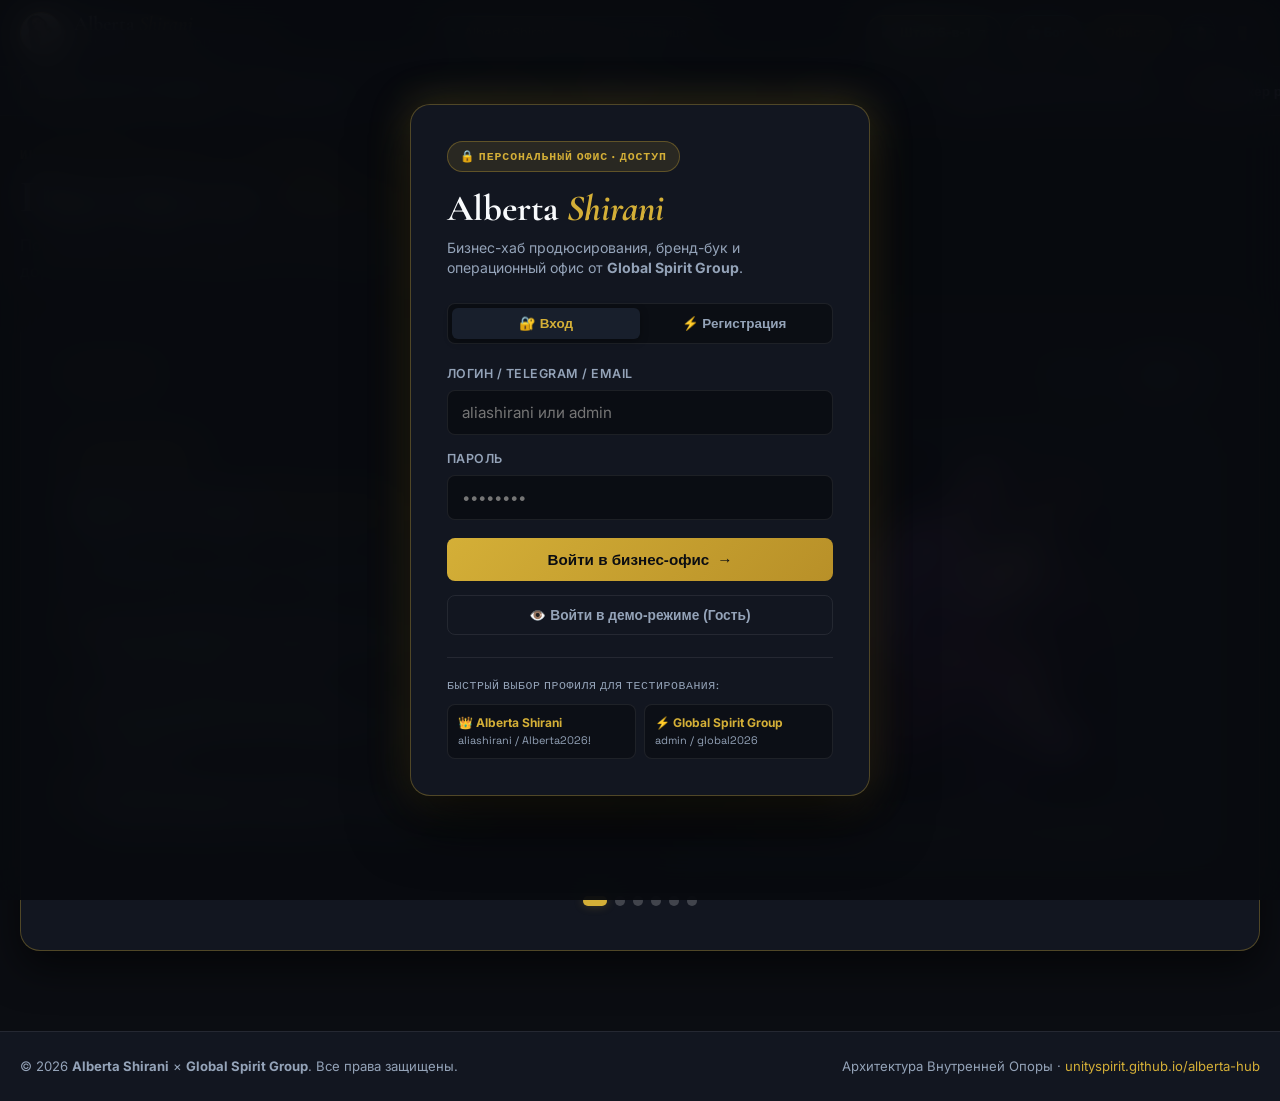
==== commit 6b08dc1c: "feat(hub): add 4-tier task matrix, today requests #47-#50, @lermontovplusbot link, and international" ====
--- a/index.html
+++ b/index.html
@@ -124,8 +124,15 @@
       </div>
 
       <div class="header-actions">
+        <a href="international/index.html" class="btn-office-link" style="background:linear-gradient(135deg, rgba(212,175,55,0.22), rgba(16,185,129,0.2)); border-color:rgba(212,175,55,0.55); color:#F3E5AB;" title="Открыть Международный Штаб 5-в-1">
+          <span>🌌 Штаб 5-в-1</span>
+          <span>↗</span>
+        </a>
+        <a href="https://t.me/lermontovplusbot?start=aliashirani" target="_blank" class="btn-office-link" style="border-color:rgba(56,189,248,0.5); color:#38BDF8;" title="Личный Telegram-бот @lermontovplusbot">
+          <span>🤖 Бот</span>
+        </a>
         <a href="https://unityspirit.github.io/remote-agents-control/" target="_blank" class="btn-office-link" title="Открыть Виртуальный Офис Global Spirit Group">
-          <span>Виртуальный Офис</span>
+          <span>Офис</span>
           <span>↗</span>
         </a>
         <button class="btn-icon" onclick="HUB.toggleTheme()" title="Переключить тему">🌓</button>
@@ -670,18 +677,54 @@
         </p>
       </div>
 
-      <div class="kanban-toolbar">
-        <div class="kanban-filters">
-          <button class="kanban-filter-btn active" onclick="HUB.filterKanban('all', this)">Все задачи</button>
+      <div class="kanban-toolbar" style="flex-wrap:wrap; gap:10px;">
+        <div class="kanban-filters" style="flex-wrap:wrap;">
+          <button class="kanban-filter-btn active" onclick="HUB.filterKanban('all', this)">Все (<span id="kCntAll">0</span>)</button>
+          <button class="kanban-filter-btn" style="border-color:rgba(244,63,94,0.55); color:#FDA4AF;" onclick="HUB.filterKanban('today', this)">🔥 Сегодня (<span id="kCntToday">0</span>)</button>
+          <button class="kanban-filter-btn" style="border-color:rgba(212,175,55,0.55); color:#F3E5AB;" onclick="HUB.filterKanban('main', this)">🎯 Главные (<span id="kCntMain">0</span>)</button>
+          <button class="kanban-filter-btn" style="border-color:rgba(168,85,247,0.55); color:#D8B4FE;" onclick="HUB.filterKanban('intermediate', this)">🪜 Промежуточные (<span id="kCntInter">0</span>)</button>
+          <button class="kanban-filter-btn" style="border-color:rgba(56,189,248,0.55); color:#7DD3FC;" onclick="HUB.filterKanban('parallel', this)">⚡ Параллельные (<span id="kCntParallel">0</span>)</button>
           <button class="kanban-filter-btn" onclick="HUB.filterKanban('alberta', this)">👤 Альберта</button>
           <button class="kanban-filter-btn" onclick="HUB.filterKanban('gsg', this)">⚡ Global Spirit</button>
         </div>
-        <button class="auth-btn-primary" style="width: auto; padding: 8px 18px; margin: 0; font-size: 0.85rem;" onclick="HUB.addNewTask()">
-          <span>+ Новая задача</span>
-        </button>
-      </div>
-
-      <div class="kanban-board">
+        <div style="display:flex; gap:8px; flex-wrap:wrap; align-items:center;">
+          <button class="kanban-filter-btn active" id="btnModeTiers" onclick="HUB.setKanbanViewMode('tiers')" title="Группировка по 4 категориям">🗂 4 Группы</button>
+          <button class="kanban-filter-btn" id="btnModeStatus" onclick="HUB.setKanbanViewMode('status')" title="Колонки статусов">📋 По статусу</button>
+          <button class="auth-btn-primary" style="width: auto; padding: 8px 18px; margin: 0; font-size: 0.85rem;" onclick="HUB.addNewTask()">
+            <span>+ Новая задача</span>
+          </button>
+        </div>
+      </div>
+
+      <!-- 4-TIER GROUPED VIEW -->
+      <div id="kanbanTierBoard" class="kanban-board" style="grid-template-columns: repeat(auto-fit, minmax(260px, 1fr)); margin-bottom: 18px;">
+        <div class="kanban-col" style="border-top: 3px solid #F43F5E;">
+          <div class="kanban-col-header">
+            <div class="kanban-col-title"><span>🔥 Сегодняшние задачи</span><span class="kanban-badge-count" id="tierCntToday">0</span></div>
+          </div>
+          <div id="tierColToday" style="display:flex; flex-direction:column; gap:10px;"></div>
+        </div>
+        <div class="kanban-col" style="border-top: 3px solid #D4AF37;">
+          <div class="kanban-col-header">
+            <div class="kanban-col-title"><span>🎯 Главные задачи</span><span class="kanban-badge-count" id="tierCntMain">0</span></div>
+          </div>
+          <div id="tierColMain" style="display:flex; flex-direction:column; gap:10px;"></div>
+        </div>
+        <div class="kanban-col" style="border-top: 3px solid #A855F7;">
+          <div class="kanban-col-header">
+            <div class="kanban-col-title"><span>🪜 Промежуточные</span><span class="kanban-badge-count" id="tierCntInter">0</span></div>
+          </div>
+          <div id="tierColInter" style="display:flex; flex-direction:column; gap:10px;"></div>
+        </div>
+        <div class="kanban-col" style="border-top: 3px solid #38BDF8;">
+          <div class="kanban-col-header">
+            <div class="kanban-col-title"><span>⚡ Параллельные</span><span class="kanban-badge-count" id="tierCntParallel">0</span></div>
+          </div>
+          <div id="tierColParallel" style="display:flex; flex-direction:column; gap:10px;"></div>
+        </div>
+      </div>
+
+      <div class="kanban-board" id="kanbanStatusBoard" style="display:none;">
         <!-- Col 1 -->
         <div class="kanban-col">
           <div class="kanban-col-header">
